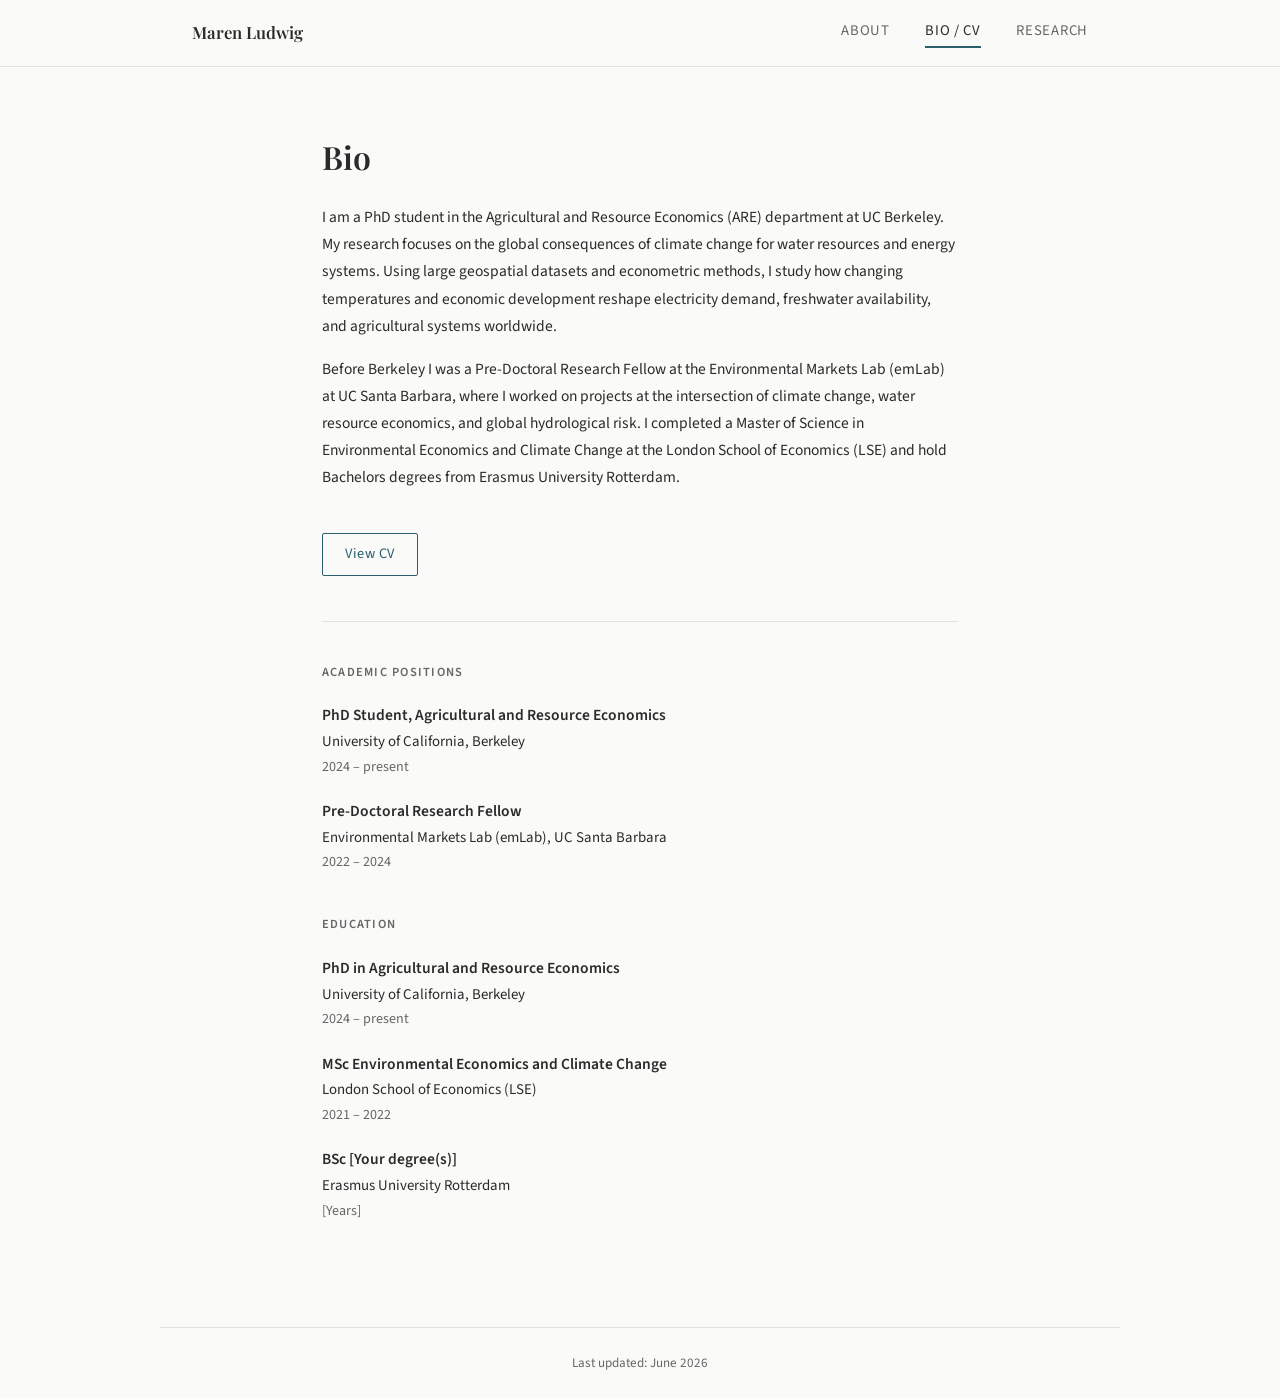
==== bio.html @ ea59f866 "update" ====
<!DOCTYPE html>
<html lang="en">
<head>
    <meta charset="UTF-8">
    <meta name="viewport" content="width=device-width, initial-scale=1.0">
    <title>Bio / CV &mdash; Maren Ludwig</title>
    <link rel="preconnect" href="https://fonts.googleapis.com">
    <link rel="preconnect" href="https://fonts.gstatic.com" crossorigin>
    <link href="https://fonts.googleapis.com/css2?family=Playfair+Display:ital,wght@0,400;0,600;1,400&family=Source+Sans+3:ital,wght@0,300;0,400;0,600;1,400&display=swap" rel="stylesheet">
    <link rel="stylesheet" href="style.css">
</head>
<body>

    <nav>
        <div class="nav-inner">
            <a href="index.html" class="nav-name">Maren Ludwig</a>
            <div class="nav-links">
                <a href="index.html">About</a>
                <a href="bio.html" class="active">Bio / CV</a>
                <a href="research.html">Research</a>
            </div>
        </div>
    </nav>

    <main class="page-bio">

        <h1 class="page-title">Bio</h1>

        <div class="bio-body">
            <p>
                I am a PhD student in the Agricultural and Resource Economics (ARE) department
                at UC Berkeley. My research focuses on the global consequences of climate change
                for water resources and energy systems. Using large geospatial datasets and
                econometric methods, I study how changing temperatures and economic development
                reshape electricity demand, freshwater availability, and agricultural systems
                worldwide.
            </p>
            <p>
                Before Berkeley I was a Pre-Doctoral Research Fellow at the Environmental Markets
                Lab (emLab) at UC Santa Barbara, where I worked on projects at the intersection
                of climate change, water resource economics, and global hydrological risk. I
                completed a Master of Science in Environmental Economics and Climate Change at the
                London School of Economics (LSE) and hold Bachelors degrees from Erasmus University
                Rotterdam.
            </p>
        </div>

        <a href="cv.pdf" target="_blank" class="cv-btn">View CV</a>

        <div class="history">

            <div class="history-block">
                <h3>Academic Positions</h3>
                <div class="history-item">
                    <p class="history-title">PhD Student, Agricultural and Resource Economics</p>
                    <p class="history-place">University of California, Berkeley</p>
                    <p class="history-date">2024 &ndash; present</p>
                </div>
                <div class="history-item">
                    <p class="history-title">Pre-Doctoral Research Fellow</p>
                    <p class="history-place">Environmental Markets Lab (emLab), UC Santa Barbara</p>
                    <p class="history-date">2022 &ndash; 2024</p>
                </div>
            </div>

            <div class="history-block">
                <h3>Education</h3>
                <div class="history-item">
                    <p class="history-title">PhD in Agricultural and Resource Economics</p>
                    <p class="history-place">University of California, Berkeley</p>
                    <p class="history-date">2024 &ndash; present</p>
                </div>
                <div class="history-item">
                    <p class="history-title">MSc Environmental Economics and Climate Change</p>
                    <p class="history-place">London School of Economics (LSE)</p>
                    <p class="history-date">2021 &ndash; 2022</p>
                </div>
                <div class="history-item">
                    <p class="history-title">BSc [Your degree(s)]</p>
                    <p class="history-place">Erasmus University Rotterdam</p>
                    <p class="history-date">[Years]</p>
                </div>
            </div>

        </div>

    </main>

    <footer>
        <p>Last updated: June 2026</p>
    </footer>

</body>
</html>
---- style.css ----
:root {
    --accent: #2c5f6e;
    --accent-hover: #3d7a8a;
    --text: #2a2a2a;
    --muted: #666;
    --border: #e2e2de;
    --bg: #fafaf8;
}

*, *::before, *::after {
    box-sizing: border-box;
    margin: 0;
    padding: 0;
}

html { scroll-behavior: smooth; }

body {
    font-family: 'Source Sans 3', 'Helvetica Neue', Arial, sans-serif;
    font-size: 17px;
    line-height: 1.72;
    color: var(--text);
    background: var(--bg);
}

a { color: var(--accent); text-decoration: none; }
a:hover { color: var(--accent-hover); text-decoration: underline; }

/* ── Nav ── */

nav {
    position: sticky;
    top: 0;
    background: var(--bg);
    border-bottom: 1px solid var(--border);
    z-index: 100;
}

.nav-inner {
    max-width: 960px;
    margin: 0 auto;
    padding: 1.1rem 2rem;
    display: flex;
    justify-content: space-between;
    align-items: center;
}

.nav-name {
    font-family: 'Playfair Display', Georgia, serif;
    font-size: 1.05rem;
    font-weight: 600;
    color: var(--text);
    text-decoration: none;
}

.nav-name:hover { color: var(--accent); text-decoration: none; }

.nav-links { display: flex; gap: 2.2rem; }

.nav-links a {
    color: var(--muted);
    font-size: 0.92rem;
    font-weight: 400;
    letter-spacing: 0.05em;
    text-transform: uppercase;
    text-decoration: none;
    padding-bottom: 3px;
    border-bottom: 2px solid transparent;
    transition: color 0.15s;
}

.nav-links a:hover { color: var(--text); text-decoration: none; }

.nav-links a.active {
    color: var(--text);
    border-bottom-color: var(--accent);
}

/* ── Main wrapper ── */

main {
    max-width: 960px;
    margin: 0 auto;
    padding: 0 2rem 4rem;
}

footer {
    max-width: 960px;
    margin: 0 auto;
    padding: 1.5rem 2rem;
    border-top: 1px solid var(--border);
    text-align: center;
    font-size: 0.82rem;
    color: var(--muted);
}

/* ── About page ── */

.about-section {
    display: grid;
    grid-template-columns: 255px 1fr;
    gap: 4.5rem;
    padding: 5rem 0 4rem;
    align-items: start;
}

.about-photo img {
    width: 100%;
    border-radius: 3px;
    display: block;
    box-shadow: 0 2px 16px rgba(0,0,0,0.09);
}

h1 {
    font-family: 'Playfair Display', Georgia, serif;
    font-size: 2.4rem;
    font-weight: 600;
    line-height: 1.15;
    color: var(--text);
    margin-bottom: 1.4rem;
}

.bio {
    font-size: 0.97rem;
    color: var(--text);
    margin-bottom: 0.9rem;
}

.fields-label { font-weight: 600; }

.contact {
    margin-top: 1.5rem;
    font-size: 0.93rem;
    color: var(--muted);
}

/* ── News section ── */

.news-section {
    padding: 3rem 0 1rem;
    border-top: 1px solid var(--border);
}

.news-section h2 {
    font-family: 'Playfair Display', Georgia, serif;
    font-size: 1.5rem;
    font-weight: 600;
    color: var(--text);
    margin-bottom: 1.8rem;
}

.news-grid {
    display: grid;
    grid-template-columns: repeat(auto-fill, minmax(220px, 1fr));
    gap: 2rem;
    max-width: 580px;
}

.news-img {
    width: 100%;
    aspect-ratio: 3 / 2;
    overflow: hidden;
    border-radius: 3px;
    margin-bottom: 0.65rem;
}

.news-img img {
    width: 100%;
    height: 100%;
    object-fit: cover;
    display: block;
}

.news-placeholder {
    width: 100%;
    height: 100%;
    display: flex;
    align-items: center;
    justify-content: center;
    color: rgba(255,255,255,0.88);
    font-size: 0.82rem;
    text-align: center;
    padding: 1rem;
    line-height: 1.4;
}

.news-source {
    font-size: 0.78rem;
    color: var(--muted);
    text-transform: uppercase;
    letter-spacing: 0.07em;
    margin-bottom: 0.25rem;
}

.news-link {
    font-size: 0.93rem;
    color: var(--text);
    text-decoration: none;
    line-height: 1.4;
    display: block;
}

.news-link:hover { color: var(--accent); text-decoration: underline; }

/* ── Bio / CV page ── */

.page-bio {
    padding: 4.5rem 2rem 4rem;
    max-width: 700px;
}

.page-title {
    font-family: 'Playfair Display', Georgia, serif;
    font-size: 2rem;
    font-weight: 600;
    color: var(--text);
    margin-bottom: 1.8rem;
}

.bio-body p {
    font-size: 0.97rem;
    color: var(--text);
    margin-bottom: 1rem;
    line-height: 1.75;
}

.cv-btn {
    display: inline-block;
    margin: 1.6rem 0 2.8rem;
    padding: 0.5rem 1.4rem;
    border: 1px solid var(--accent);
    border-radius: 2px;
    color: var(--accent);
    font-size: 0.9rem;
    letter-spacing: 0.03em;
    text-decoration: none;
    transition: background 0.15s, color 0.15s;
}

.cv-btn:hover { background: var(--accent); color: #fff; text-decoration: none; }

.history { border-top: 1px solid var(--border); padding-top: 2.5rem; }

.history-block { margin-bottom: 2.5rem; }

.history-block h3 {
    font-size: 0.78rem;
    font-weight: 600;
    letter-spacing: 0.10em;
    text-transform: uppercase;
    color: var(--muted);
    margin-bottom: 1.2rem;
}

.history-item { margin-bottom: 1.2rem; }

.history-title {
    font-size: 0.97rem;
    font-weight: 600;
    color: var(--text);
}

.history-place {
    font-size: 0.93rem;
    color: var(--text);
}

.history-date {
    font-size: 0.88rem;
    color: var(--muted);
}

/* ── Research page ── */

.page-research { padding: 4.5rem 2rem 4rem; }

.section-label {
    font-size: 0.78rem;
    font-weight: 600;
    letter-spacing: 0.10em;
    text-transform: uppercase;
    color: var(--muted);
    margin-bottom: 1.6rem;
}

.paper {
    padding: 1.6rem 0;
    border-bottom: 1px solid var(--border);
}

.paper:first-of-type { border-top: 1px solid var(--border); }

.paper-title {
    font-size: 1rem;
    font-weight: 600;
    color: var(--text);
    line-height: 1.4;
    margin-bottom: 0.25rem;
}

.paper-meta {
    font-size: 0.92rem;
    color: var(--muted);
    margin-bottom: 0.4rem;
}

.abstract-toggle { margin-top: 0.5rem; font-size: 0.91rem; }

.abstract-toggle summary {
    color: var(--accent);
    cursor: pointer;
    user-select: none;
    list-style: none;
    display: inline-flex;
    align-items: center;
    gap: 0.35rem;
}

.abstract-toggle summary::-webkit-details-marker { display: none; }

.abstract-toggle summary::before {
    content: '▸';
    font-size: 0.72rem;
    transition: transform 0.15s;
}

.abstract-toggle[open] summary::before { transform: rotate(90deg); }

.abstract-text {
    margin-top: 0.75rem;
    font-size: 0.93rem;
    color: #555;
    line-height: 1.68;
    max-width: 680px;
}

/* ── Responsive ── */

@media (max-width: 720px) {
    .about-section {
        grid-template-columns: 1fr;
        gap: 2rem;
        padding: 3rem 0 2.5rem;
    }

    .about-photo img { max-width: 200px; }

    h1 { font-size: 2rem; }

    .nav-inner {
        flex-direction: column;
        gap: 0.7rem;
        padding: 1rem 1.5rem;
    }

    .nav-links { gap: 1.4rem; }

    main { padding: 0 1.5rem 3rem; }

    .page-bio, .page-research { padding: 3rem 0; }

    .news-grid { max-width: 100%; }
}
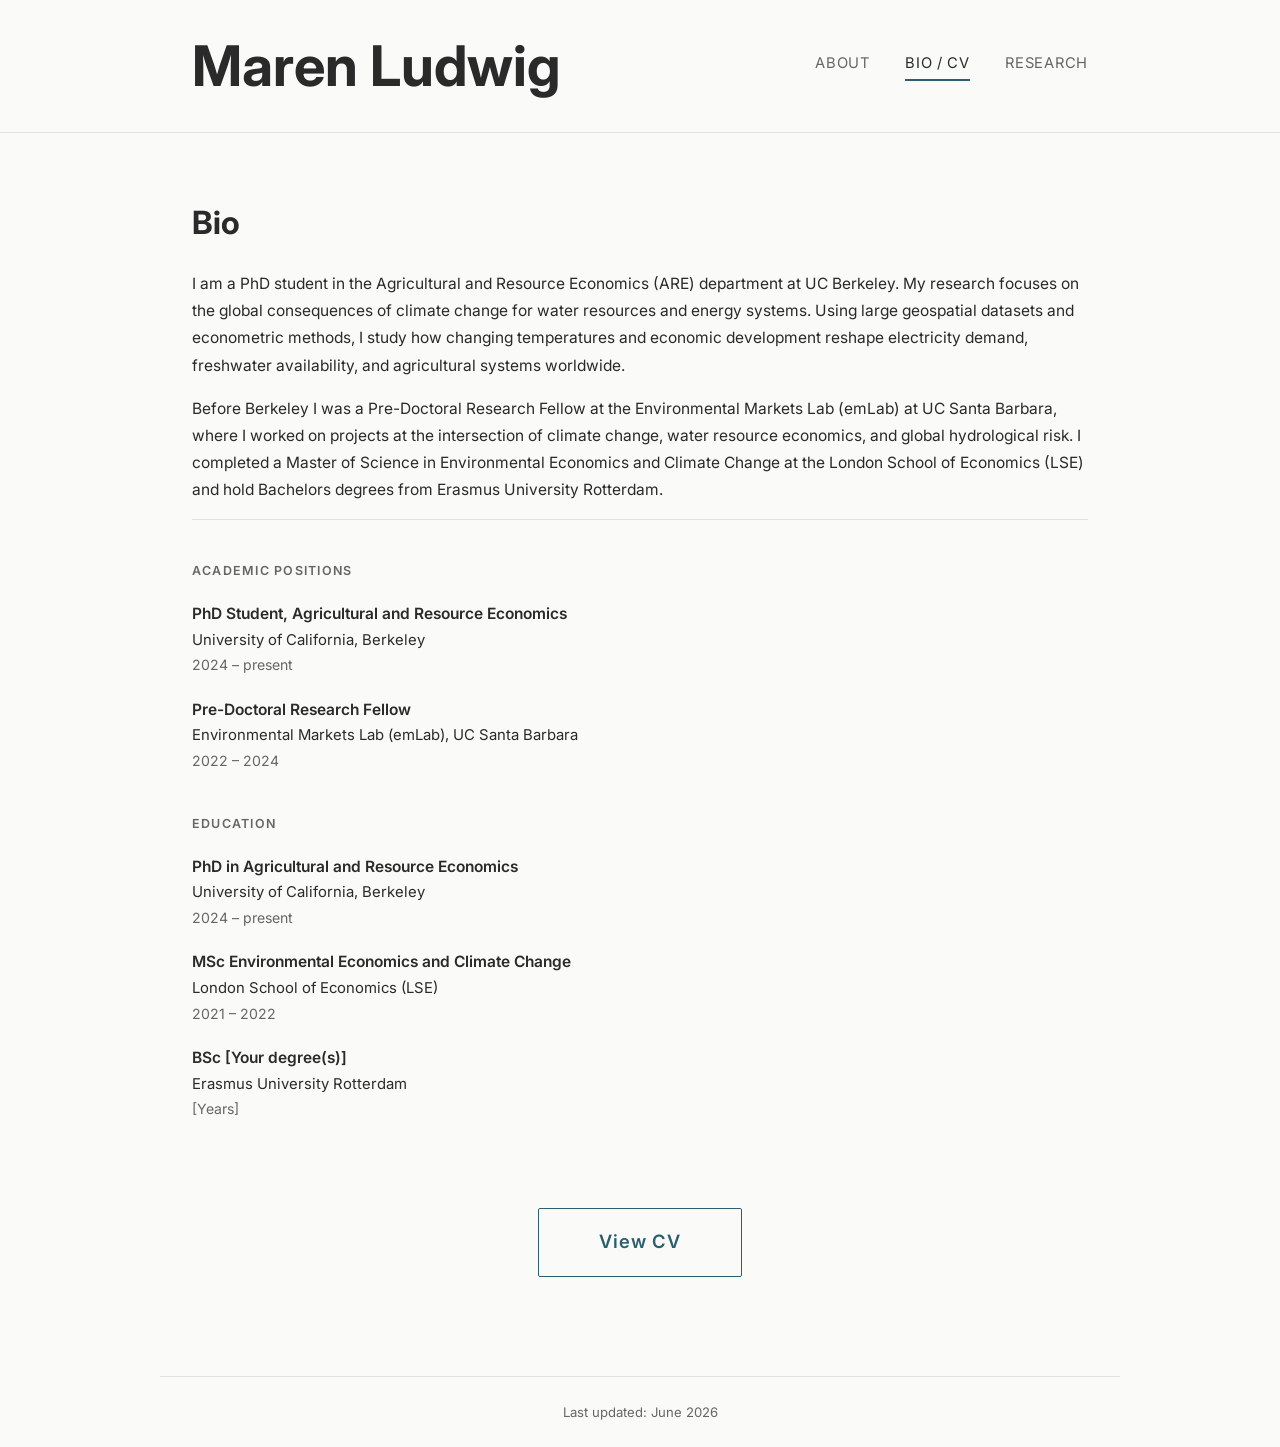
==== commit ebffdb71: "edits" ====
--- a/bio.html
+++ b/bio.html
@@ -6,7 +6,7 @@
     <title>Bio / CV &mdash; Maren Ludwig</title>
     <link rel="preconnect" href="https://fonts.googleapis.com">
     <link rel="preconnect" href="https://fonts.gstatic.com" crossorigin>
-    <link href="https://fonts.googleapis.com/css2?family=Playfair+Display:ital,wght@0,400;0,600;1,400&family=Source+Sans+3:ital,wght@0,300;0,400;0,600;1,400&display=swap" rel="stylesheet">
+    <link href="https://fonts.googleapis.com/css2?family=Inter:wght@300;400;600;700&display=swap" rel="stylesheet">
     <link rel="stylesheet" href="style.css">
 </head>
 <body>
@@ -45,8 +45,6 @@
             </p>
         </div>
 
-        <a href="cv.pdf" target="_blank" class="cv-btn">View CV</a>
-
         <div class="history">
 
             <div class="history-block">
@@ -84,6 +82,10 @@
 
         </div>
 
+        <div class="cv-btn-wrap">
+            <a href="cv.pdf" target="_blank" class="cv-btn">View CV</a>
+        </div>
+
     </main>
 
     <footer>
--- a/style.css
+++ b/style.css
@@ -16,7 +16,7 @@
 html { scroll-behavior: smooth; }
 
 body {
-    font-family: 'Source Sans 3', 'Helvetica Neue', Arial, sans-serif;
+    font-family: 'Inter', 'Helvetica Neue', Arial, sans-serif;
     font-size: 17px;
     line-height: 1.72;
     color: var(--text);
@@ -46,9 +46,8 @@
 }
 
 .nav-name {
-    font-family: 'Playfair Display', Georgia, serif;
-    font-size: 1.05rem;
-    font-weight: 600;
+    font-size: 3.5rem;
+    font-weight: 700;
     color: var(--text);
     text-decoration: none;
 }
@@ -112,9 +111,8 @@
 }
 
 h1 {
-    font-family: 'Playfair Display', Georgia, serif;
     font-size: 2.4rem;
-    font-weight: 600;
+    font-weight: 700;
     line-height: 1.15;
     color: var(--text);
     margin-bottom: 1.4rem;
@@ -142,48 +140,38 @@
 }
 
 .news-section h2 {
-    font-family: 'Playfair Display', Georgia, serif;
     font-size: 1.5rem;
-    font-weight: 600;
+    font-weight: 700;
     color: var(--text);
     margin-bottom: 1.8rem;
 }
 
 .news-grid {
     display: grid;
-    grid-template-columns: repeat(auto-fill, minmax(220px, 1fr));
+    grid-template-columns: repeat(2, 1fr);
     gap: 2rem;
-    max-width: 580px;
 }
 
 .news-img {
+    position: relative;
     width: 100%;
-    aspect-ratio: 3 / 2;
+    padding-bottom: 56.25%;
     overflow: hidden;
     border-radius: 3px;
     margin-bottom: 0.65rem;
+    background: var(--border);
 }
 
 .news-img img {
+    position: absolute;
+    top: 0;
+    left: 0;
     width: 100%;
     height: 100%;
     object-fit: cover;
     display: block;
 }
 
-.news-placeholder {
-    width: 100%;
-    height: 100%;
-    display: flex;
-    align-items: center;
-    justify-content: center;
-    color: rgba(255,255,255,0.88);
-    font-size: 0.82rem;
-    text-align: center;
-    padding: 1rem;
-    line-height: 1.4;
-}
-
 .news-source {
     font-size: 0.78rem;
     color: var(--muted);
@@ -206,13 +194,11 @@
 
 .page-bio {
     padding: 4.5rem 2rem 4rem;
-    max-width: 700px;
 }
 
 .page-title {
-    font-family: 'Playfair Display', Georgia, serif;
     font-size: 2rem;
-    font-weight: 600;
+    font-weight: 700;
     color: var(--text);
     margin-bottom: 1.8rem;
 }
@@ -226,18 +212,21 @@
 
 .cv-btn {
     display: inline-block;
-    margin: 1.6rem 0 2.8rem;
-    padding: 0.5rem 1.4rem;
-    border: 1px solid var(--accent);
+    margin: 0.4rem 0 2.2rem;
+    padding: 1.1rem 3.8rem;
+    border: 1.5px solid var(--accent);
     border-radius: 2px;
     color: var(--accent);
-    font-size: 0.9rem;
-    letter-spacing: 0.03em;
+    font-size: 1.15rem;
+    font-weight: 600;
+    letter-spacing: 0.04em;
     text-decoration: none;
     transition: background 0.15s, color 0.15s;
 }
 
 .cv-btn:hover { background: var(--accent); color: #fff; text-decoration: none; }
+
+.cv-btn-wrap { text-align: center; padding-top: 2.5rem; }
 
 .history { border-top: 1px solid var(--border); padding-top: 2.5rem; }
 
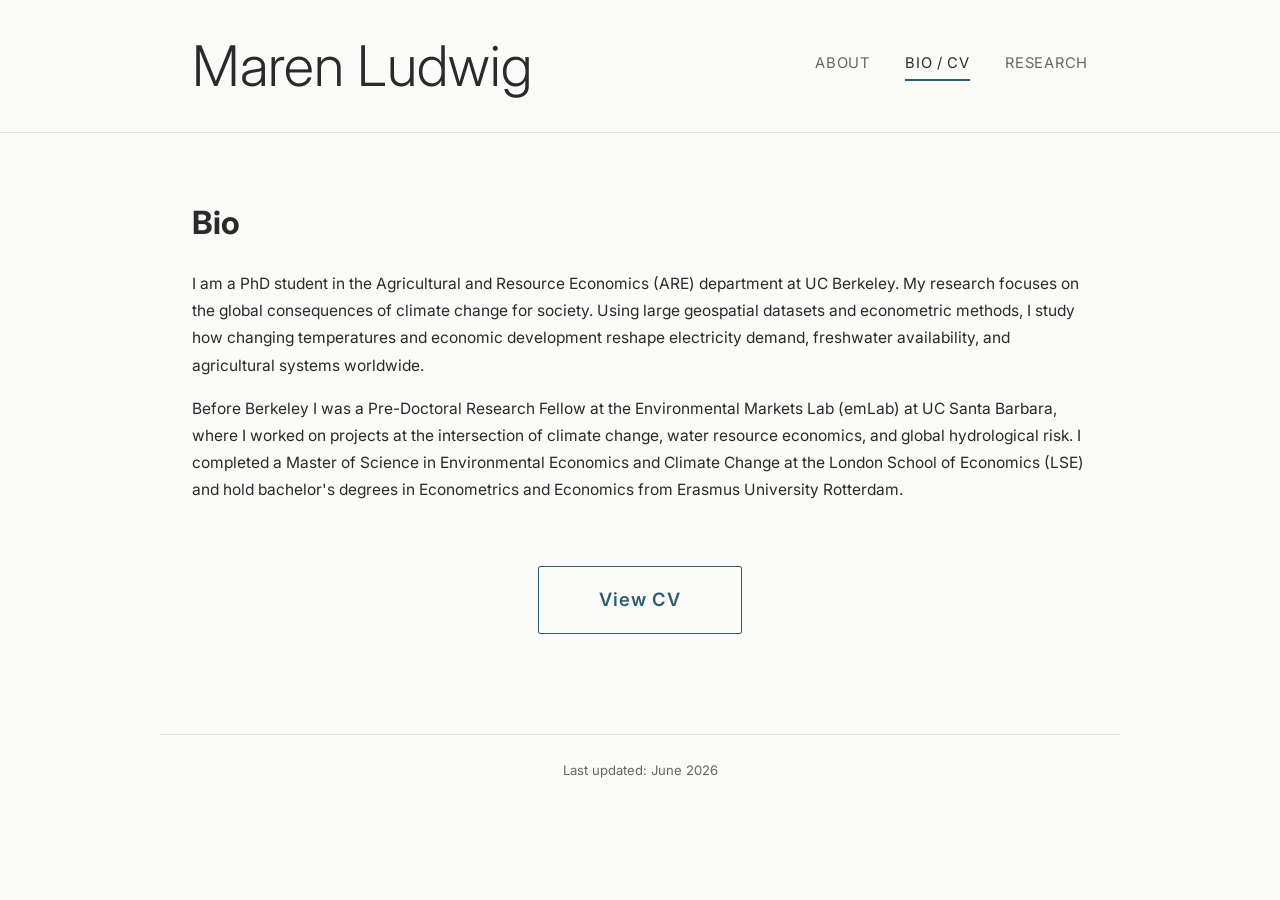
==== commit 0d41be43: "further edits" ====
--- a/bio.html
+++ b/bio.html
@@ -30,56 +30,18 @@
             <p>
                 I am a PhD student in the Agricultural and Resource Economics (ARE) department
                 at UC Berkeley. My research focuses on the global consequences of climate change
-                for water resources and energy systems. Using large geospatial datasets and
-                econometric methods, I study how changing temperatures and economic development
-                reshape electricity demand, freshwater availability, and agricultural systems
-                worldwide.
+                for society. Using large geospatial datasets and econometric methods, I study
+                how changing temperatures and economic development reshape electricity demand,
+                freshwater availability, and agricultural systems worldwide.
             </p>
             <p>
                 Before Berkeley I was a Pre-Doctoral Research Fellow at the Environmental Markets
                 Lab (emLab) at UC Santa Barbara, where I worked on projects at the intersection
                 of climate change, water resource economics, and global hydrological risk. I
                 completed a Master of Science in Environmental Economics and Climate Change at the
-                London School of Economics (LSE) and hold Bachelors degrees from Erasmus University
-                Rotterdam.
+                London School of Economics (LSE) and hold bachelor's degrees in Econometrics and
+                Economics from Erasmus University Rotterdam.
             </p>
-        </div>
-
-        <div class="history">
-
-            <div class="history-block">
-                <h3>Academic Positions</h3>
-                <div class="history-item">
-                    <p class="history-title">PhD Student, Agricultural and Resource Economics</p>
-                    <p class="history-place">University of California, Berkeley</p>
-                    <p class="history-date">2024 &ndash; present</p>
-                </div>
-                <div class="history-item">
-                    <p class="history-title">Pre-Doctoral Research Fellow</p>
-                    <p class="history-place">Environmental Markets Lab (emLab), UC Santa Barbara</p>
-                    <p class="history-date">2022 &ndash; 2024</p>
-                </div>
-            </div>
-
-            <div class="history-block">
-                <h3>Education</h3>
-                <div class="history-item">
-                    <p class="history-title">PhD in Agricultural and Resource Economics</p>
-                    <p class="history-place">University of California, Berkeley</p>
-                    <p class="history-date">2024 &ndash; present</p>
-                </div>
-                <div class="history-item">
-                    <p class="history-title">MSc Environmental Economics and Climate Change</p>
-                    <p class="history-place">London School of Economics (LSE)</p>
-                    <p class="history-date">2021 &ndash; 2022</p>
-                </div>
-                <div class="history-item">
-                    <p class="history-title">BSc [Your degree(s)]</p>
-                    <p class="history-place">Erasmus University Rotterdam</p>
-                    <p class="history-date">[Years]</p>
-                </div>
-            </div>
-
         </div>
 
         <div class="cv-btn-wrap">
--- a/style.css
+++ b/style.css
@@ -47,7 +47,7 @@
 
 .nav-name {
     font-size: 3.5rem;
-    font-weight: 700;
+    font-weight: 300;
     color: var(--text);
     text-decoration: none;
 }
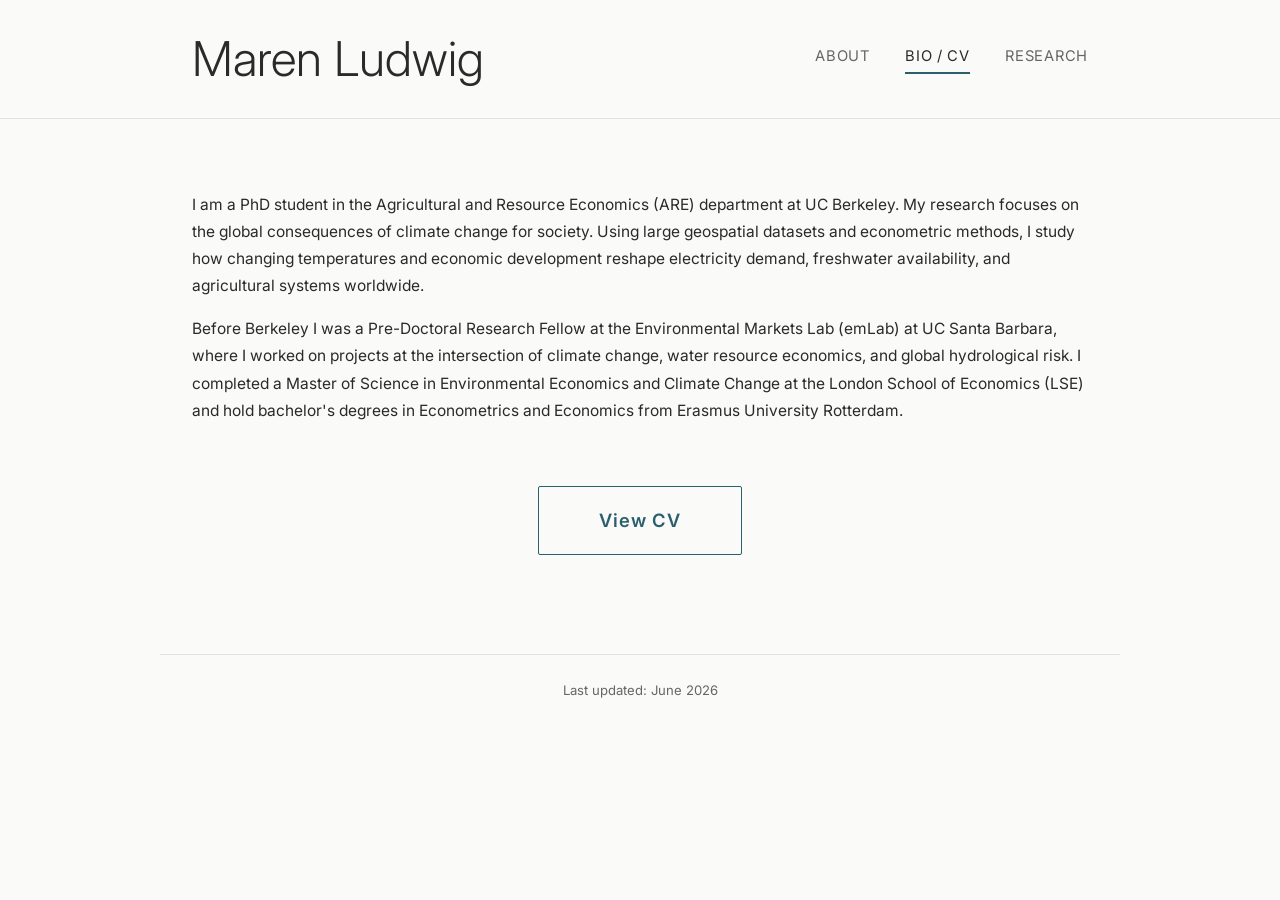
==== commit ce168e7b: "edits" ====
--- a/bio.html
+++ b/bio.html
@@ -23,8 +23,6 @@
     </nav>
 
     <main class="page-bio">
-
-        <h1 class="page-title">Bio</h1>
 
         <div class="bio-body">
             <p>
--- a/style.css
+++ b/style.css
@@ -46,7 +46,7 @@
 }
 
 .nav-name {
-    font-size: 3.5rem;
+    font-size: 3rem;
     font-weight: 300;
     color: var(--text);
     text-decoration: none;
